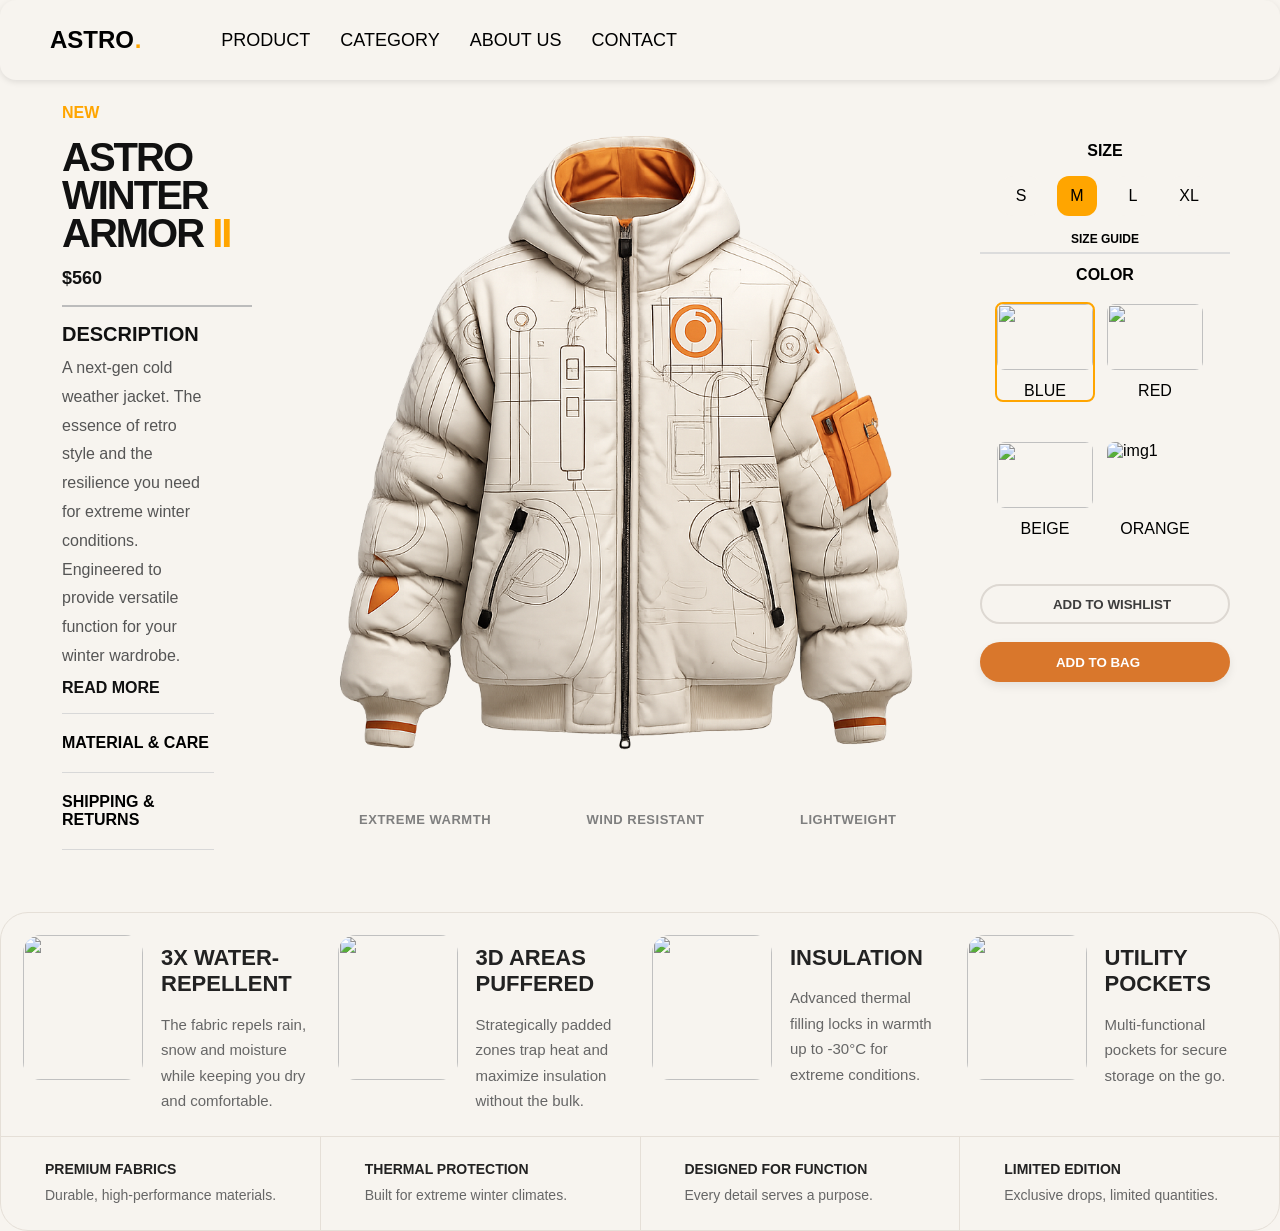
==== Assignment2/AsignN02-design1/index.html @ 8a460265 "Cohort 3.0 Assignment-02 Design01" ====
<!doctype html>
<html lang="en">
  <head>
    <meta charset="UTF-8" />
    <meta name="viewport" content="width=device-width, initial-scale=1.0" />
    <title>Astro winter Amor</title>
    <link rel="stylesheet" href="style.css" />
    <link
      href="https://cdn.jsdelivr.net/npm/remixicon@4.5.0/fonts/remixicon.css"
      rel="stylesheet"
    />
  </head>
  <body>
    <nav>
      <div class="nav-leftside">
        <h1 class="brand-name">Astro <span>.</span></h1>
        <ul>
          <li><a href="#home">Product</a></li>
          <li><a href="#about">Category</a></li>
          <li><a href="#services">About us</a></li>
          <li><a href="#contact">Contact</a></li>
        </ul>
      </div>
      <div class="nav-rightside">
        <i class="ri-search-line"></i>
        <i class="ri-shopping-cart-line"></i>
        <i class="ri-user-line"></i>
      </div>
    </nav>

    <!-- main section -->
    <main>
      <div class="main-left">
        <p class="new">New</p>
        <h2>Astro winter armor <span>ii</span></h2>
        <h3>$560</h3>

        <div class="description-section">
          <h4>Description</h4>

          <p>
            A next-gen cold weather jacket. The essence of retro style and the
            resilience you need for extreme winter conditions. Engineered to
            provide versatile function for your winter wardrobe.
          </p>

          <a href="#">
            Read More
            <i class="ri-arrow-right-s-line"></i>
          </a>
        </div>
        <div class="dropdown-section">
          <details class="dropdown-box">
            <summary>
              Material & Care
              <i class="ri-arrow-down-s-line"></i>
            </summary>

            <p>
              Made with premium insulated fabric. Dry clean recommended for
              long-lasting quality.
            </p>
          </details>

          <details class="dropdown-box">
            <summary>
              Shipping & Returns
              <i class="ri-arrow-down-s-line"></i>
            </summary>

            <p>Free shipping worldwide. Easy 7-day return policy available.</p>
          </details>
        </div>
      </div>

      <div class="main-center">
        <div>
          <img src="./astro-winter-armor.png" alt="hero-image" />
        </div>
        <div class="armor-features-section">
          <div>
            <i class="ri-snowflake-line"></i>
            <span>Extreme Warmth</span>
          </div>

          <div>
            <i class="ri-shield-check-line"></i>
            <span>Wind Resistant</span>
          </div>

          <div>
            <i class="ri-leaf-line"></i>
            <span>Lightweight</span>
          </div>
        </div>
      </div>

      <div class="main-right">
        <div class="main-right-top">
          <h3>size</h3>
          <div class="main-right-top-center">
            <span>S</span>
            <span>M</span>
            <span>L</span>
            <span>XL</span>
          </div>
          <div class="main-right-top-bottom">
            <h4>size guide</h4>
            <i class="ri-arrow-right-s-line"></i>
          </div>
        </div>

        <div class="main-right-center">
          <h4>color</h4>
          <div class="image-grid">
            <div class="img-box active">
              <img
                src="https://media.istockphoto.com/id/483534063/photo/winter-jacket-isolated-on-white.jpg?s=612x612&w=0&k=20&c=Eq80D-i6RBHlFPJaBYt4r2VpwGMRjs8P7xulYANNxqU="
              />
              <p>Blue</p>
            </div>
            <div class="img-box">
              <img
                src="https://encrypted-tbn0.gstatic.com/images?q=tbn:ANd9GcQk4RY8EpPm-5GkYwOfgs4s-QLoUl9YfVPVfMDlccU57g&s"
              />
              <p>Red</p>
            </div>
            <div class="img-box">
              <img
                src="https://img01.ztat.net/article/spp-media-p1/1df1cc1c94784104a8602e0d08a7252a/a6336f0c5c5a4ec1bf63cc0658aa0075.jpg?imwidth=762&filter=packshot"
              />
              <p>Beige</p>
            </div>
            <div class="img-box">
              <img
                src="https://img.magnific.com/free-psd/stylish-kids-yellow-black-puffer-jacket-warm-winter-coat_191095-80567.jpg?semt=ais_hybrid&w=740&q=80"
                alt="img1"
              />
              <p>Orange</p>
            </div>
          </div>
        </div>

        <div class="btn-container">
          <button class="wishlist-btn">
            <i class="ri-heart-line"></i>
            ADD TO WISHLIST
          </button>

          <button class="bag-btn">
            ADD TO BAG
            <i class="ri-shopping-bag-line"></i>
          </button>
        </div>
      </div>
    </main>
    <!-- FEATURES CARD SECTION -->

    <div class="features-wrapper">
      <!-- TOP FEATURES -->

      <div class="top-features">
        <div class="feature-card">
          <img
            src="https://images.unsplash.com/photo-1548883354-94bcfe321cbb?q=80&w=400"
            alt=""
          />

          <div class="feature-content">
            <h3>3X WATER-REPELLENT</h3>
            <p>
              The fabric repels rain, snow and moisture while keeping you dry
              and comfortable.
            </p>
          </div>
        </div>

        <div class="feature-card">
          <img
            src="https://images.unsplash.com/photo-1523381210434-271e8be1f52b?q=80&w=400"
            alt=""
          />

          <div class="feature-content">
            <h3>3D AREAS PUFFERED</h3>
            <p>
              Strategically padded zones trap heat and maximize insulation
              without the bulk.
            </p>
          </div>
        </div>

        <div class="feature-card">
          <img
            src="https://images.unsplash.com/photo-1500648767791-00dcc994a43e?q=80&w=400"
            alt=""
          />

          <div class="feature-content">
            <h3>INSULATION</h3>
            <p>
              Advanced thermal filling locks in warmth up to -30°C for extreme
              conditions.
            </p>
          </div>
        </div>

        <div class="feature-card">
          <img
            src="https://images.unsplash.com/photo-1521572163474-6864f9cf17ab?q=80&w=400"
            alt=""
          />

          <div class="feature-content">
            <h3>UTILITY POCKETS</h3>
            <p>Multi-functional pockets for secure storage on the go.</p>
          </div>
        </div>
      </div>

      <!-- BOTTOM FEATURES -->

      <div class="bottom-features">
        <div class="bottom-card">
          <i class="ri-sparkling-line"></i>

          <div>
            <h4>PREMIUM FABRICS</h4>
            <p>Durable, high-performance materials.</p>
          </div>
        </div>

        <div class="bottom-card">
          <i class="ri-shield-check-line"></i>

          <div>
            <h4>THERMAL PROTECTION</h4>
            <p>Built for extreme winter climates.</p>
          </div>
        </div>

        <div class="bottom-card active">
          <i class="ri-focus-2-line"></i>

          <div>
            <h4>DESIGNED FOR FUNCTION</h4>
            <p>Every detail serves a purpose.</p>
          </div>
        </div>

        <div class="bottom-card">
          <i class="ri-star-line"></i>

          <div>
            <h4>LIMITED EDITION</h4>
            <p>Exclusive drops, limited quantities.</p>
          </div>
        </div>
      </div>
    </div>
  </body>
</html>
---- Assignment2/AsignN02-design1/style.css ----
* {
  margin: 0;
  padding: 0;
  box-sizing: border-box;
}
:root {
  --primary-color: #f7f4ef;
}

html,
body {
  height: 100%;
  width: 100%;
  font-family: "Poppins", sans-serif;
  background-color: var(--primary-color);
}

nav {
  width: 100%;
  height: 80px;
  background-color: var(--primary-color);
  display: flex;
  justify-content: space-between;
  /* gap: 200px; */
  padding: 20px 50px;
  border-radius: 16px;
  box-shadow: 0 2px 6px rgba(0, 0, 0, 0.1);
  margin-bottom: 12px;
}

.nav-leftside {
  display: flex;
  align-items: center;
  gap: 80px;
}

.brand-name {
  font-size: 24px;
  font-weight: 600;
  margin: 0;
  line-height: 1;
  text-transform: uppercase;
}

.brand-name span {
  color: orange;
  margin-left: -6px;
  border-radius: 100%;
}
ul {
  display: flex;
  list-style: none;
  gap: 30px;
}

ul li a {
  text-decoration: none;
  color: black;
  font-size: 18px;
  font-weight: 500;
  text-transform: uppercase;
}

ul li a:hover {
  text-decoration: underline;
  text-decoration-color: rgb(220, 211, 211);
  text-underline-offset: 6px;
  text-decoration-thickness: 2px;
  transition: all 0.3s ease;
}

.nav-rightside {
  display: flex;
  align-items: center;
  gap: 20px;
}

.nav-rightside i {
  font-size: 20px;
}

main {
  display: flex;
  justify-content: center;
  align-items: stretch; /* or flex-start */
  min-height: calc(100vh - 80px);
  /* background-color: var(--primary-color); */
  padding: 0 50px;
}

main .main-left {
  width: 25%;
  height: 100%;
  /* background-color: rgb(180, 220, 220); */
  display: flex;
  flex-direction: column;
  padding: 12px;
  gap: 16px;
}

.main-left .new {
  font-size: 16px;
  font-weight: 600;
  text-transform: uppercase;
  color: orange;
}

.main-left h2 {
  font-size: 40px;
  font-weight: 600;
  text-transform: uppercase;
  line-height: 0.95;
  letter-spacing: -2px;
  color: #111;
}

.main-left h2 span {
  color: orange;
}

.main-left h3 {
  font-size: 18px;
  font-weight: 600;
  text-transform: uppercase;
  color: #111;
  padding-bottom: 16px;
  border-bottom: 2px solid #bcbcbc;
}

.description-section {
  display: flex;
  flex-direction: column;
  gap: 8px;
}

.description-section h4 {
  font-size: 20px;
  font-weight: 600;
  text-transform: uppercase;
  color: #111;
}

.description-section p {
  font-size: 16px;
  line-height: 1.8;
  color: #555;
  width: 80%;
}

.description-section a {
  display: inline-flex;
  align-items: center;
  /* gap: 8px; */
  text-decoration: none;
  color: #111;
  font-size: 16px;
  font-weight: 600;
  text-transform: uppercase;
}

.ri-arrow-right-s-line {
  font-size: 20px;
  font-weight: 300;
  color: orange;
}

.dropdown-section {
  /* margin-top: 20px; */
  width: 80%;
}

.dropdown-box {
  border-top: 1px solid #d8d8d8;
  padding: 20px 0;
}

.dropdown-box:last-child {
  border-bottom: 1px solid #d8d8d8;
}

.dropdown-box summary {
  display: flex;
  justify-content: space-between;
  align-items: center;
  list-style: none;
  cursor: pointer;
  font-size: 16px;
  font-weight: 600;
  text-transform: uppercase;
}

/* .dropdown-box summary::-webkit-details-marker {
  display: none;
} */

.dropdown-box p {
  margin-top: 15px;
  font-size: 15px;
  line-height: 1.7;
  color: #666;
}

.armor-features-section {
  width: 100%;
  display: flex;
  justify-content: space-evenly;
  align-items: center;
  /* padding: 28px 10px; */
  /* background-color: #f8f5f1; */
}

.armor-features-section div {
  display: flex;
  align-items: center;
  gap: 12px;
  color: #7f7f7f;
  text-transform: uppercase;
  font-size: 13px;
  font-weight: 600;
  letter-spacing: 0.5px;
}

.armor-features-section div i {
  font-size: 28px;
  font-weight: 300;
}

.main-center img {
  /* background-color: #d9772c; */
  width: 100%;
}

main .main-right {
  width: 25%;
  min-height: calc(100vh - 80px);
  /* background-color: aqua; */
  display: flex;
  flex-direction: column;
}

.main-right-top {
  display: flex;
  flex-direction: column;
  gap: 16px;
  margin-top: 50px;
}
.main-right-top h3 {
  font-size: 16px;
  font-weight: 700;
  text-transform: uppercase;
  text-align: center;
}
.main-right-top-center {
  display: flex;
  justify-content: center;
  align-items: center;
  gap: 16px;
}

.main-right-top-center span {
  width: 40px;
  height: 40px;
  background-color: var(--primary-color);;
  display: flex;
  justify-content: center;
  align-items: center;
  padding: 6px;
  border-radius: 12px;
}

.main-right-top-center span:nth-child(2) {
  background-color: orange;
}

.main-right-top-bottom {
  display: flex;
  justify-content: center;
  align-items: center;
  text-transform: uppercase;
  font-size: 12px;
  margin-bottom: 12px;
  padding-bottom: 6px;
  border-bottom: 2px solid gainsboro;
}

.main-right-center {
  display: flex;
  flex-direction: column;
  justify-content: center;
  align-items: center;
}

.main-right-center h4 {
  text-transform: uppercase;
}

.image-grid {
  display: flex;
  flex-wrap: wrap;
  column-gap: 10px;
  row-gap: 38px;
  width: 220px;
  padding: 18px 0;
}

.img-box {
  width: 100px;
  height: 100px;
  border: 2px solid transparent;
  border-radius: 8px;
  display: flex;
  flex-direction: column;
  row-gap: 12px;
}

.img-box img {
  width: 100%;
  height: 100%;
  object-fit: cover;
  border-radius: 8px;
}

/* First image selected */
.img-box.active {
  border: 2px solid orange;
}

.img-box p {
  text-align: center;
  text-transform: uppercase;
  font-weight: 500;
}

.btn-container {
  display: flex;
  flex-direction: column;
  justify-content: center;
  align-items: center;
  gap: 18px;
  margin-top: 26px;
}

button {
  width: 250px;
  height: 40px;
  border-radius: 50px;
  /* font-size: 18px; */
  font-weight: 600;
  border: none;
  cursor: pointer;
  display: flex;
  justify-content: center;
  align-items: center;
  gap: 14px;
}

/* Wishlist Button */
.wishlist-btn {
  background-color: transparent;
  border: 2px solid #ddd8d2;
  color: #3d3d3d;
  /* font-size: 18px; */
}

.wishlist-btn i {
  font-size: 24px;
  font-weight: 400;
}

/* Add To Bag Button */
.bag-btn {
  background-color: #d9772c;
  color: white;
  box-shadow: 0 4px 10px rgba(0, 0, 0, 0.08);
}

.bag-btn i {
  font-size: 20px;
  font-weight: 400;
}

.features-wrapper {
  width: 100%;
  background-color: #f7f4ef;
  border: 1px solid #e5dfd7;
  border-radius: 28px;
  overflow: hidden;
}

/* ========================= */
/* TOP SECTION */
/* ========================= */

.top-features {
  display: flex;
  justify-content: space-between;
  gap: 24px;
  padding: 22px;
  border-bottom: 1px solid #e5dfd7;
}

.feature-card {
  display: flex;
  gap: 18px;
  flex: 1;
}

.feature-card img {
  width: 120px;
  height: 145px;
  object-fit: cover;
  border-radius: 18px;
}

.feature-content {
  display: flex;
  flex-direction: column;
  gap: 14px;
  padding-top: 10px;
}

.feature-content h3 {
  font-size: 22px;
  font-weight: 700;
  line-height: 1.2;
  color: #222;
}

.feature-content p {
  font-size: 15px;
  line-height: 1.7;
  color: #666;
}

/* ========================= */
/* BOTTOM SECTION */
/* ========================= */

.bottom-features {
  display: flex;
  justify-content: space-between;
}

.bottom-card {
  flex: 1;
  display: flex;
  align-items: flex-start;
  gap: 16px;
  padding: 24px 28px;
  border-right: 1px solid #e5dfd7;
}

.bottom-card:last-child {
  border-right: none;
}

.bottom-card i {
  font-size: 34px;
  color: #2c2c2c;
}

.bottom-card h4 {
  font-size: 14px;
  font-weight: 700;
  color: #222;
  margin-bottom: 8px;
}

.bottom-card p {
  font-size: 14px;
  line-height: 1.5;
  color: #666;
}

/* highlighted icon */

.bottom-card.active i {
  color: #d8863a;
}
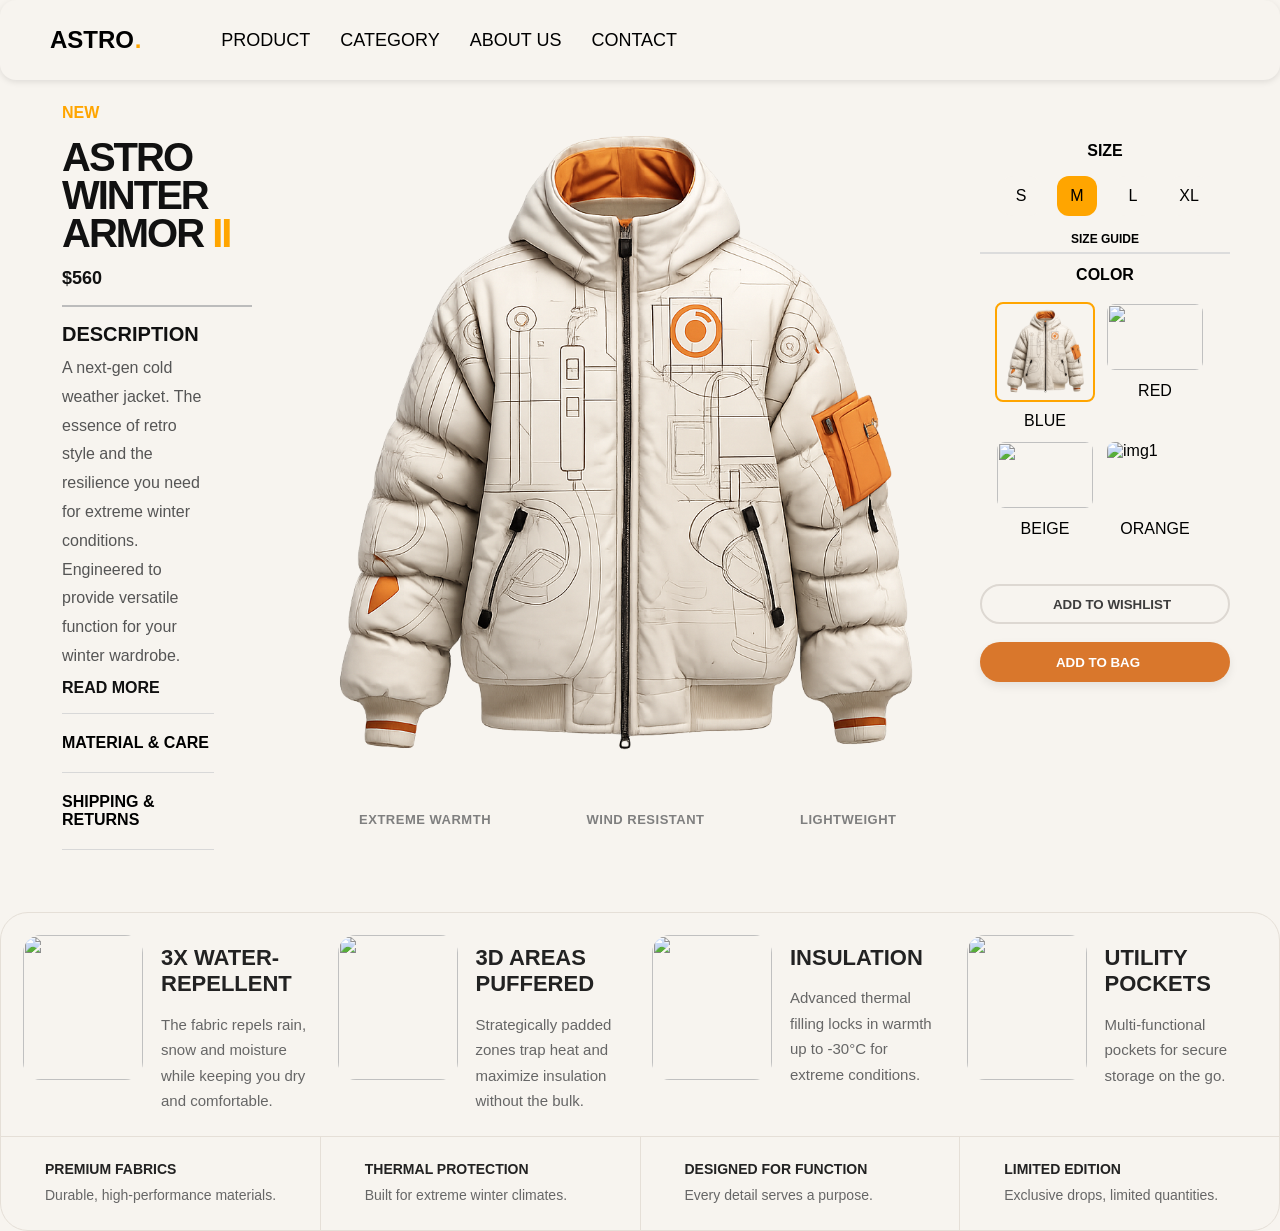
==== commit 82c9895d: "side images url updated" ====
--- a/Assignment2/AsignN02-design1/index.html
+++ b/Assignment2/AsignN02-design1/index.html
@@ -114,9 +114,7 @@
           <h4>color</h4>
           <div class="image-grid">
             <div class="img-box active">
-              <img
-                src="https://media.istockphoto.com/id/483534063/photo/winter-jacket-isolated-on-white.jpg?s=612x612&w=0&k=20&c=Eq80D-i6RBHlFPJaBYt4r2VpwGMRjs8P7xulYANNxqU="
-              />
+              <img src="./astro-winter-armor.png" />
               <p>Blue</p>
             </div>
             <div class="img-box">
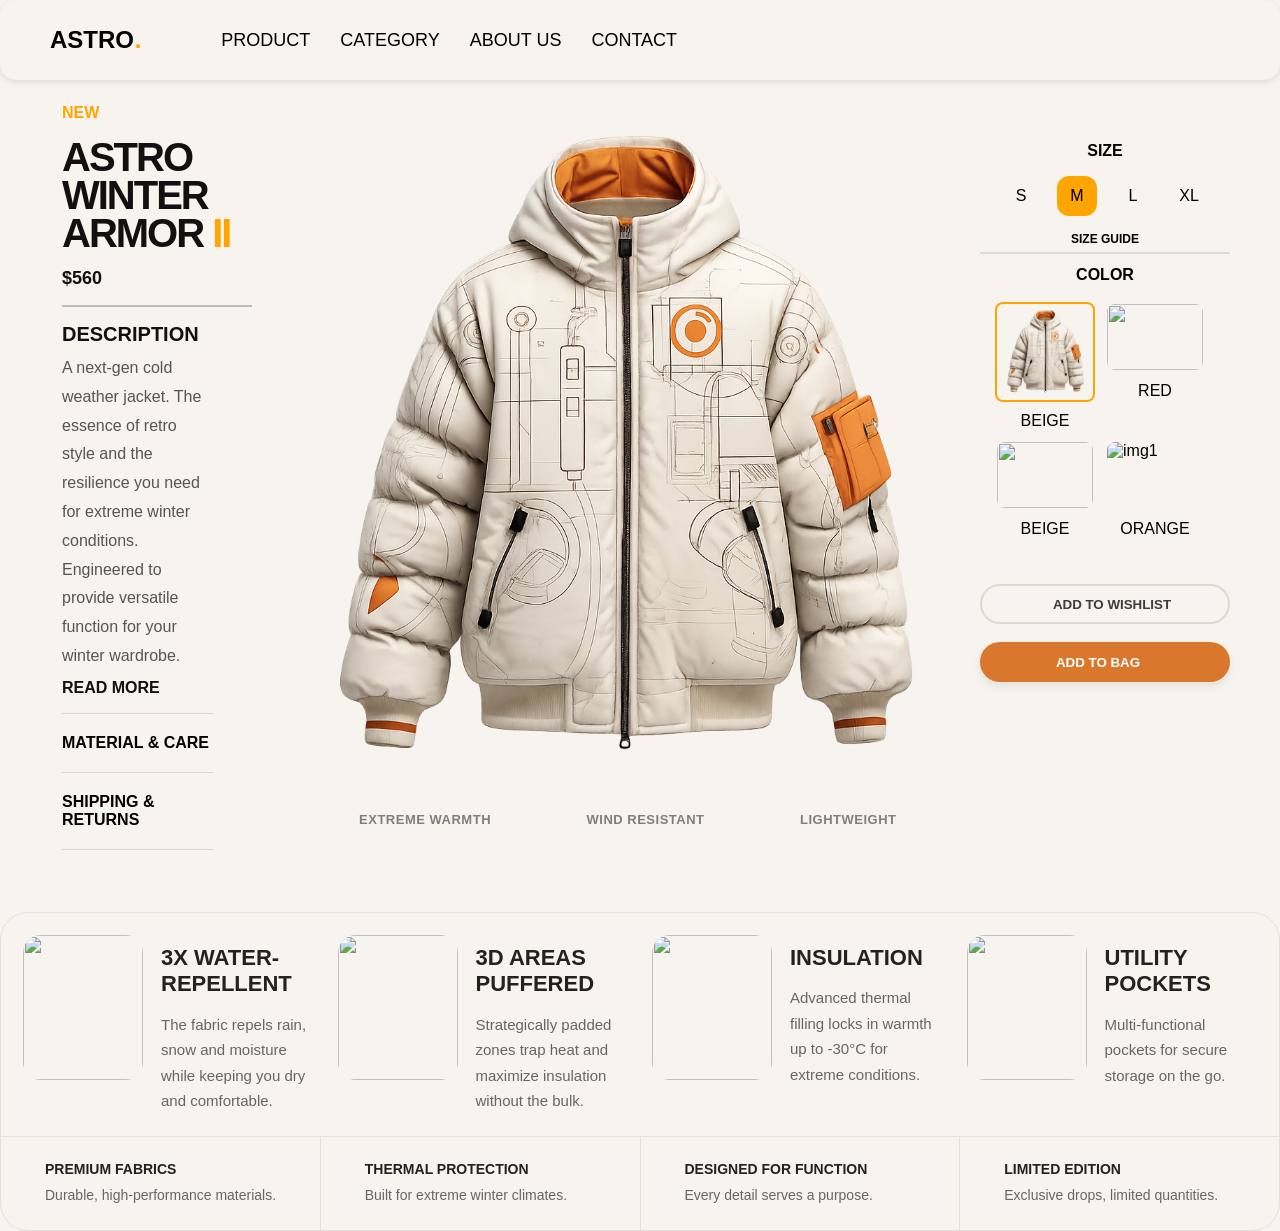
==== commit 43fc503d: "fix spelling mistake" ====
--- a/Assignment2/AsignN02-design1/index.html
+++ b/Assignment2/AsignN02-design1/index.html
@@ -115,7 +115,7 @@
           <div class="image-grid">
             <div class="img-box active">
               <img src="./astro-winter-armor.png" />
-              <p>Blue</p>
+              <p>Beige</p>
             </div>
             <div class="img-box">
               <img
